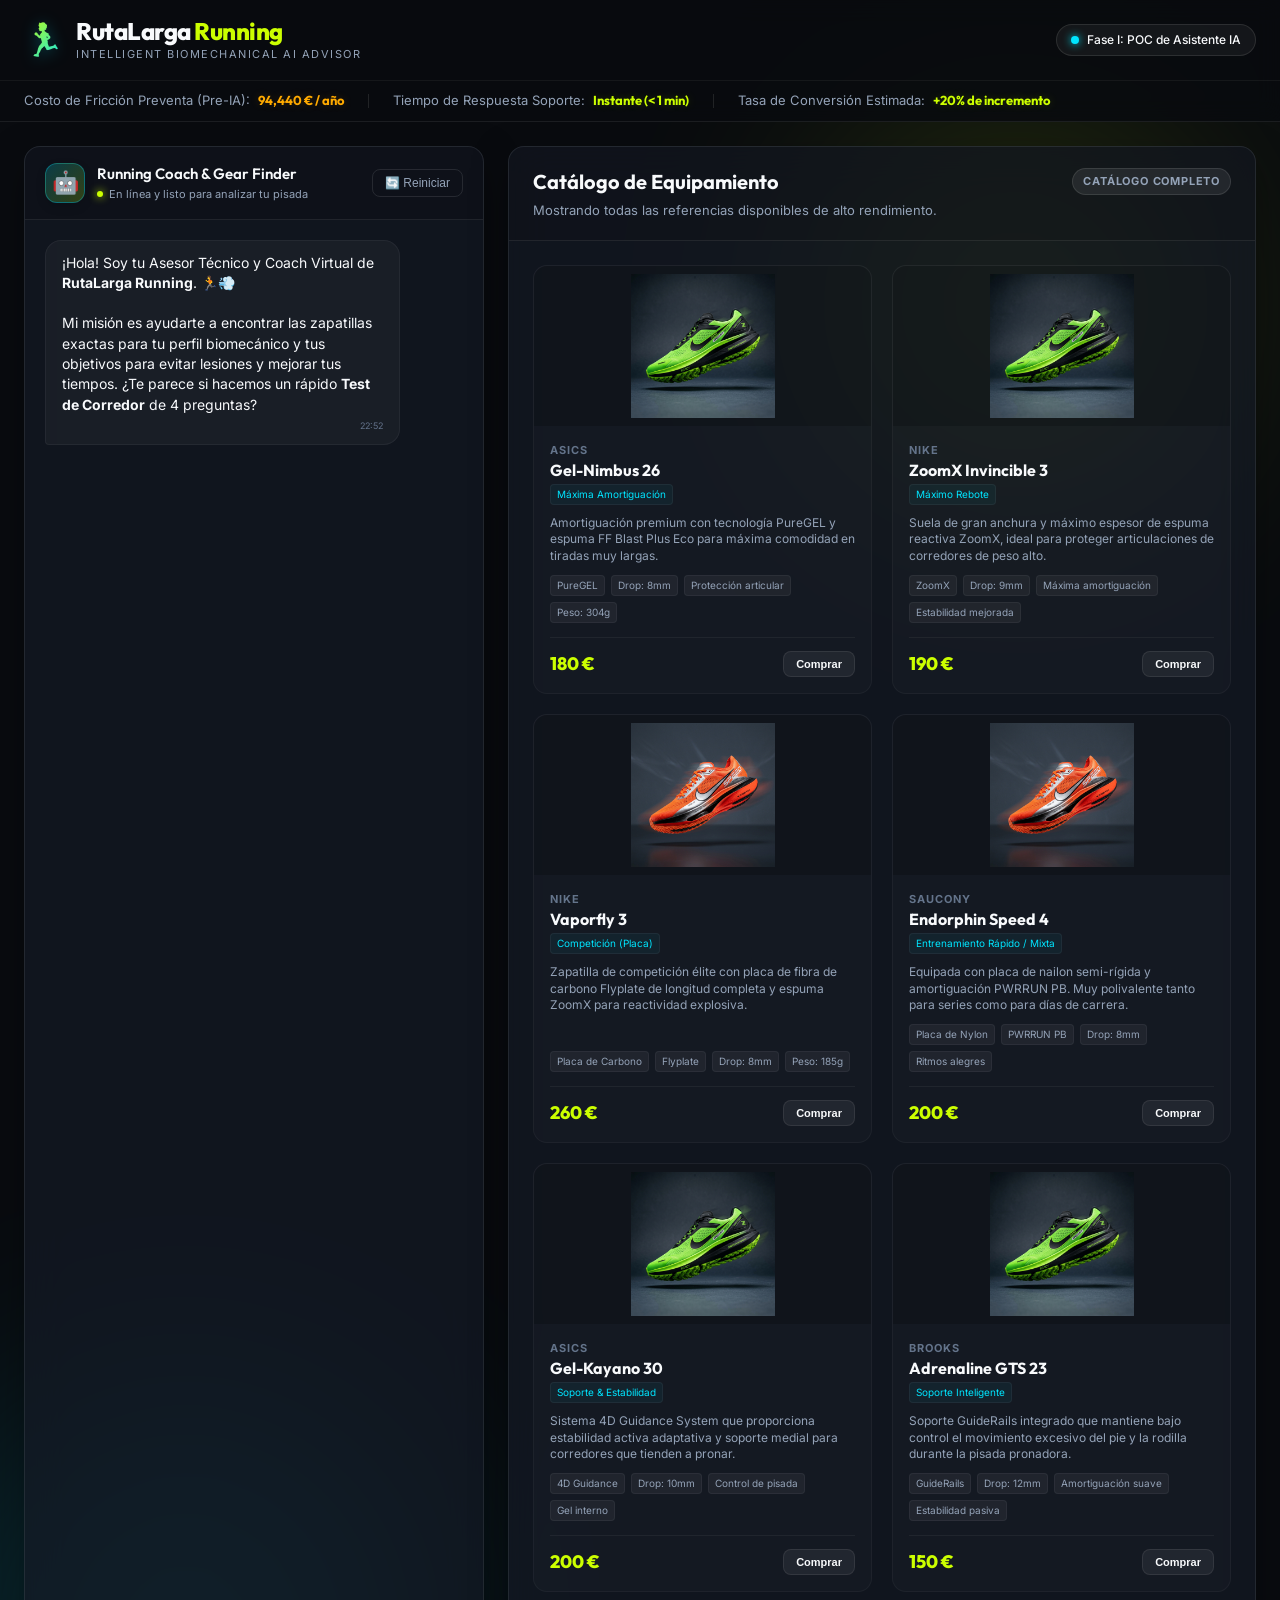
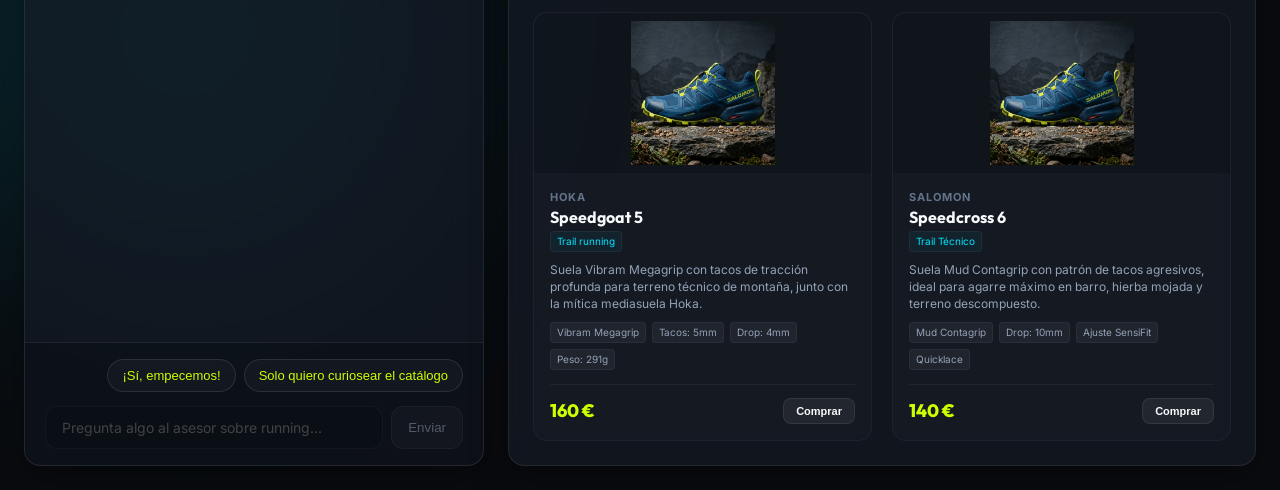
==== index.html @ d1488103 "Commit inicial: Running Coach & Gear Finder (Informe y Web POC)" ====
<!DOCTYPE html>
<html lang="es">
<head>
    <meta charset="UTF-8">
    <meta name="viewport" content="width=device-width, initial-scale=1.0">
    <title>RutaLarga Running - AI Gear Finder & Advisor</title>
    <!-- Google Fonts: Outfit & Inter -->
    <link rel="preconnect" href="https://fonts.googleapis.com">
    <link rel="preconnect" href="https://fonts.gstatic.com" crossorigin>
    <link href="https://fonts.googleapis.com/css2?family=Inter:wght@300;400;500;600;700&family=Outfit:wght@400;500;600;700;800&display=swap" rel="stylesheet">
    <link rel="stylesheet" href="style.css">
</head>
<body>
    <!-- Background glow elements for rich aesthetics -->
    <div class="glow-bg glow-1"></div>
    <div class="glow-bg glow-2"></div>

    <header class="app-header">
        <div class="header-main">
            <div class="logo-container">
                <div class="logo-icon">🏃</div>
                <div class="logo-text">
                    <h1>RutaLarga <span>Running</span></h1>
                    <p class="tagline">Intelligent Biomechanical AI Advisor</p>
                </div>
            </div>
            <div class="poc-badge">
                <span class="badge-dot"></span>
                <span>Fase I: POC de Asistente IA</span>
            </div>
        </div>
        
        <!-- Live cost and friction metrics bar for business context -->
        <div class="metrics-bar">
            <div class="metric-item">
                <span class="metric-label">Costo de Fricción Preventa (Pre-IA):</span>
                <span class="metric-value warning">94,440 € / año</span>
            </div>
            <div class="metric-item divider"></div>
            <div class="metric-item">
                <span class="metric-label">Tiempo de Respuesta Soporte:</span>
                <span class="metric-value success">Instante (&lt; 1 min)</span>
            </div>
            <div class="metric-item divider"></div>
            <div class="metric-item">
                <span class="metric-label">Tasa de Conversión Estimada:</span>
                <span class="metric-value success">+20% de incremento</span>
            </div>
        </div>
    </header>

    <main class="main-container">
        <!-- Chatbot Simulator Column -->
        <section class="chat-section">
            <div class="glass-card chat-card">
                <div class="card-header">
                    <div class="avatar-status">
                        <div class="avatar">🤖</div>
                        <div class="status-info">
                            <h3>Running Coach & Gear Finder</h3>
                            <p class="status-text"><span class="pulse-dot"></span>En línea y listo para analizar tu pisada</p>
                        </div>
                    </div>
                    <button id="reset-chat-btn" class="btn-icon" title="Reiniciar Test del Corredor">🔄 Reiniciar</button>
                </div>

                <!-- Chat history area -->
                <div id="chat-messages" class="chat-messages">
                    <!-- Message bubbles will be injected here by JS -->
                </div>

                <!-- Typring indicator -->
                <div id="typing-indicator" class="typing-indicator hidden">
                    <span></span><span></span><span></span>
                </div>

                <!-- Quick reply option buttons / User input -->
                <div class="chat-footer">
                    <div id="quick-replies" class="quick-replies-container">
                        <!-- Buttons will dynamically change based on current question step -->
                    </div>
                    <div class="manual-input-container">
                        <input type="text" id="chat-input" placeholder="Pregunta algo al asesor sobre running..." disabled>
                        <button id="chat-send-btn" class="send-btn" disabled>Enviar</button>
                    </div>
                </div>
            </div>
        </section>

        <!-- Dynamic Catalog & Recommendation Column -->
        <section class="catalog-section">
            <div class="glass-card catalog-card">
                <div class="catalog-header">
                    <div class="catalog-title-wrapper">
                        <h2>Catálogo de Equipamiento</h2>
                        <span id="catalog-badge" class="catalog-badge filter-all">Catálogo Completo</span>
                    </div>
                    <p id="catalog-summary-text" class="catalog-desc">Mostrando todas las referencias disponibles de alto rendimiento.</p>
                </div>

                <!-- Products Grid -->
                <div id="products-grid" class="products-grid">
                    <!-- Product cards will be injected here by JS -->
                </div>
            </div>
        </section>
    </main>

    <!-- Lead Magnet Modal / Overlay (triggers after quiz finishes) -->
    <div id="lead-modal" class="modal-overlay hidden">
        <div class="glass-card modal-card animate-pop">
            <div class="modal-header">
                <span class="modal-icon">🎁</span>
                <h2>¡Tu Test de Corredor está Completo!</h2>
                <p>Descarga tu plan de entrenamiento técnico personalizado de 0 a 10K y desbloquea un descuento exclusivo.</p>
            </div>
            
            <div class="modal-body">
                <!-- User Profile Summary in Modal -->
                <div class="profile-pill-container" id="profile-summary-pills">
                    <!-- Pills injected here -->
                </div>

                <form id="lead-form" class="lead-form">
                    <div class="form-group">
                        <label for="lead-email">Correo Electrónico:</label>
                        <input type="email" id="lead-email" placeholder="ejemplo@correo.com" required>
                    </div>
                    <div class="form-group">
                        <label for="lead-phone">Número de WhatsApp (Opcional):</label>
                        <input type="tel" id="lead-phone" placeholder="+34 600 000 000">
                    </div>
                    <button type="submit" class="btn btn-primary btn-block">Descargar Plan de Entrenamiento + Obtener 15% Dto.</button>
                </form>

                <!-- Success Box (Hidden initially) -->
                <div id="lead-success-box" class="lead-success-box hidden">
                    <div class="success-banner">🎉 ¡Lead Capturado en Klaviyo!</div>
                    <p class="success-desc">Hemos registrado tu perfil en nuestro CRM para enviarte ofertas personalizadas según tus objetivos de carrera.</p>
                    
                    <div class="coupon-box">
                        <span class="coupon-label">TU CUPÓN DE BIENVENIDA:</span>
                        <div class="coupon-code-wrapper">
                            <span class="coupon-code" id="coupon-code">RUTALARGA15</span>
                            <button id="copy-coupon-btn" class="btn-copy">Copiar</button>
                        </div>
                        <p class="coupon-note">Úsalo en el checkout para obtener un 15% de descuento en tus zapatillas recomendadas.</p>
                    </div>

                    <div class="download-box">
                        <a id="download-plan-btn" href="#" class="btn btn-secondary btn-block" download>📥 Descargar Plan de Entrenamiento (PDF)</a>
                    </div>
                </div>
            </div>
            
            <button id="close-modal-btn" class="btn-close">Cerrar y ver catálogo recomendado</button>
        </div>
    </div>

    <!-- Notification Toast -->
    <div id="toast" class="toast hidden"></div>

    <script src="app.js"></script>
</body>
</html>
---- style.css ----
/* ==========================================================================
   DESIGN SYSTEM & VARIABLES
   ========================================================================== */
:root {
    /* Colors */
    --bg-darker: #090b0f;
    --bg-dark: #0f131a;
    --bg-card: rgba(20, 26, 38, 0.7);
    --border-card: rgba(255, 255, 255, 0.08);
    
    --text-primary: #f8fafc;
    --text-secondary: #94a3b8;
    --text-muted: #64748b;
    
    /* Athletic Accents */
    --accent-lime: #ccff00;      /* Volt / Neon Lime */
    --accent-lime-rgb: 204, 255, 0;
    --accent-blue: #00e5ff;      /* Electric Blue */
    --accent-blue-rgb: 0, 229, 255;
    --accent-red: #ff3b30;       /* Warning Red */
    
    /* Fonts */
    --font-heading: 'Outfit', sans-serif;
    --font-body: 'Inter', sans-serif;
    
    /* Transitions */
    --transition-fast: 0.15s ease;
    --transition-normal: 0.25s cubic-bezier(0.4, 0, 0.2, 1);
    
    /* Shadows */
    --shadow-premium: 0 12px 40px -8px rgba(0, 0, 0, 0.5);
    --shadow-glow-lime: 0 0 15px rgba(204, 255, 0, 0.25);
    --shadow-glow-blue: 0 0 15px rgba(0, 229, 255, 0.25);
}

/* ==========================================================================
   BASE STYLES & RESET
   ========================================================================== */
* {
    margin: 0;
    padding: 0;
    box-sizing: border-box;
}

body {
    background-color: var(--bg-darker);
    color: var(--text-primary);
    font-family: var(--font-body);
    min-height: 100vh;
    display: flex;
    flex-direction: column;
    overflow-x: hidden;
    position: relative;
    line-height: 1.5;
}

/* Glow Background Effects */
.glow-bg {
    position: absolute;
    border-radius: 50%;
    filter: blur(120px);
    z-index: -1;
    opacity: 0.15;
    pointer-events: none;
}
.glow-1 {
    width: 400px;
    height: 400px;
    background-color: var(--accent-lime);
    top: 5%;
    right: 5%;
}
.glow-2 {
    width: 500px;
    height: 500px;
    background-color: var(--accent-blue);
    bottom: 10%;
    left: -5%;
}

/* ==========================================================================
   APP HEADER
   ========================================================================== */
.app-header {
    background-color: rgba(9, 11, 15, 0.85);
    backdrop-filter: blur(12px);
    border-bottom: 1px solid var(--border-card);
    position: sticky;
    top: 0;
    z-index: 100;
}

.header-main {
    max-width: 1400px;
    margin: 0 auto;
    padding: 16px 24px;
    display: flex;
    justify-content: space-between;
    align-items: center;
}

.logo-container {
    display: flex;
    align-items: center;
    gap: 12px;
}

.logo-icon {
    font-size: 32px;
    background: linear-gradient(135deg, var(--accent-lime), var(--accent-blue));
    -webkit-background-clip: text;
    -webkit-text-fill-color: transparent;
    filter: drop-shadow(0 2px 8px rgba(0, 229, 255, 0.3));
}

.logo-text h1 {
    font-family: var(--font-heading);
    font-size: 24px;
    font-weight: 800;
    letter-spacing: -0.5px;
    line-height: 1.1;
}

.logo-text h1 span {
    color: var(--accent-lime);
}

.logo-text .tagline {
    font-size: 11px;
    color: var(--text-secondary);
    text-transform: uppercase;
    letter-spacing: 1.5px;
    margin-top: 2px;
}

.poc-badge {
    background: rgba(255, 255, 255, 0.05);
    border: 1px solid rgba(255, 255, 255, 0.1);
    border-radius: 50px;
    padding: 6px 14px;
    font-size: 12px;
    font-weight: 500;
    display: flex;
    align-items: center;
    gap: 8px;
}

.badge-dot {
    width: 8px;
    height: 8px;
    border-radius: 50%;
    background-color: var(--accent-blue);
    box-shadow: 0 0 8px var(--accent-blue);
}

/* Metrics Dashboard Bar */
.metrics-bar {
    max-width: 1400px;
    margin: 0 auto;
    padding: 10px 24px;
    border-top: 1px solid rgba(255, 255, 255, 0.05);
    display: flex;
    align-items: center;
    gap: 24px;
    overflow-x: auto;
    scrollbar-width: none;
}
.metrics-bar::-webkit-scrollbar {
    display: none;
}

.metric-item {
    display: flex;
    align-items: center;
    gap: 8px;
    white-space: nowrap;
    font-size: 13px;
}

.metric-item.divider {
    height: 14px;
    width: 1px;
    background-color: rgba(255, 255, 255, 0.1);
}

.metric-label {
    color: var(--text-secondary);
}

.metric-value {
    font-weight: 700;
    font-family: var(--font-heading);
}

.metric-value.warning {
    color: #ffaa00;
    text-shadow: 0 0 10px rgba(255, 170, 0, 0.2);
}

.metric-value.success {
    color: var(--accent-lime);
    text-shadow: 0 0 10px rgba(204, 255, 0, 0.2);
}

/* ==========================================================================
   LAYOUT STRUCTURE
   ========================================================================== */
.main-container {
    flex: 1;
    max-width: 1400px;
    width: 100%;
    margin: 0 auto;
    padding: 24px;
    display: grid;
    grid-template-columns: 460px 1fr;
    gap: 24px;
    height: calc(100vh - 122px);
    overflow: hidden;
}

@media (max-width: 1100px) {
    .main-container {
        grid-template-columns: 1fr;
        height: auto;
        overflow: visible;
    }
}

/* ==========================================================================
   GLASSMOPHISM CARDS
   ========================================================================== */
.glass-card {
    background: var(--bg-card);
    border: 1px solid var(--border-card);
    border-radius: 16px;
    backdrop-filter: blur(20px);
    -webkit-backdrop-filter: blur(20px);
    box-shadow: var(--shadow-premium);
    display: flex;
    flex-direction: column;
    overflow: hidden;
}

/* ==========================================================================
   CHAT SYSTEM
   ========================================================================== */
.chat-card {
    height: 100%;
}

.chat-card .card-header {
    padding: 16px 20px;
    border-bottom: 1px solid var(--border-card);
    display: flex;
    justify-content: space-between;
    align-items: center;
    background: rgba(0, 0, 0, 0.15);
}

.avatar-status {
    display: flex;
    align-items: center;
    gap: 12px;
}

.avatar {
    width: 40px;
    height: 40px;
    border-radius: 12px;
    background: linear-gradient(135deg, rgba(0, 229, 255, 0.2), rgba(204, 255, 0, 0.2));
    border: 1px solid rgba(0, 229, 255, 0.3);
    display: flex;
    align-items: center;
    justify-content: center;
    font-size: 22px;
    box-shadow: 0 4px 10px rgba(0, 0, 0, 0.15);
}

.status-info h3 {
    font-family: var(--font-heading);
    font-size: 15px;
    font-weight: 600;
}

.status-text {
    font-size: 11px;
    color: var(--text-secondary);
    display: flex;
    align-items: center;
    gap: 6px;
}

.pulse-dot {
    width: 6px;
    height: 6px;
    border-radius: 50%;
    background-color: var(--accent-lime);
    box-shadow: 0 0 8px var(--accent-lime);
    animation: pulse 2s infinite;
}

@keyframes pulse {
    0% { transform: scale(0.95); box-shadow: 0 0 0 0 rgba(204, 255, 0, 0.7); }
    70% { transform: scale(1); box-shadow: 0 0 0 8px rgba(204, 255, 0, 0); }
    100% { transform: scale(0.95); box-shadow: 0 0 0 0 rgba(204, 255, 0, 0); }
}

.chat-messages {
    flex: 1;
    overflow-y: auto;
    padding: 20px;
    display: flex;
    flex-direction: column;
    gap: 16px;
    scrollbar-width: thin;
    scrollbar-color: rgba(255, 255, 255, 0.1) transparent;
}
.chat-messages::-webkit-scrollbar {
    width: 6px;
}
.chat-messages::-webkit-scrollbar-thumb {
    background-color: rgba(255, 255, 255, 0.1);
    border-radius: 10px;
}

/* Bubble Styling */
.msg-bubble {
    max-width: 85%;
    padding: 12px 16px;
    border-radius: 16px;
    font-size: 14px;
    line-height: 1.45;
    position: relative;
    animation: slideUp 0.3s cubic-bezier(0.16, 1, 0.3, 1) forwards;
}

.msg-bot {
    align-self: flex-start;
    background-color: rgba(255, 255, 255, 0.04);
    border: 1px solid rgba(255, 255, 255, 0.05);
    border-bottom-left-radius: 4px;
    color: var(--text-primary);
}

.msg-user {
    align-self: flex-end;
    background: linear-gradient(135deg, var(--accent-blue), #0099ff);
    color: #ffffff;
    border-bottom-right-radius: 4px;
    box-shadow: 0 4px 15px rgba(0, 229, 255, 0.15);
}

.msg-timestamp {
    display: block;
    font-size: 9px;
    color: var(--text-muted);
    margin-top: 4px;
    text-align: right;
}
.msg-user .msg-timestamp {
    color: rgba(255, 255, 255, 0.7);
}

@keyframes slideUp {
    from { opacity: 0; transform: translateY(12px); }
    to { opacity: 1; transform: translateY(0); }
}

/* Typing Indicator Animation */
.typing-indicator {
    align-self: flex-start;
    background-color: rgba(255, 255, 255, 0.04);
    border: 1px solid rgba(255, 255, 255, 0.05);
    padding: 12px 18px;
    border-radius: 16px;
    border-bottom-left-radius: 4px;
    margin-left: 20px;
    margin-bottom: 16px;
    display: flex;
    gap: 4px;
}
.typing-indicator.hidden {
    display: none !important;
}
.typing-indicator span {
    width: 6px;
    height: 6px;
    background-color: var(--accent-lime);
    border-radius: 50%;
    animation: typing 1.4s infinite ease-in-out both;
}
.typing-indicator span:nth-child(1) { animation-delay: -0.32s; }
.typing-indicator span:nth-child(2) { animation-delay: -0.16s; }

@keyframes typing {
    0%, 80%, 100% { transform: scale(0); opacity: 0.3; }
    40% { transform: scale(1); opacity: 1; }
}

/* Footer & Controls */
.chat-footer {
    padding: 16px 20px;
    border-top: 1px solid var(--border-card);
    background: rgba(0, 0, 0, 0.2);
}

.quick-replies-container {
    display: flex;
    flex-wrap: wrap;
    gap: 8px;
    margin-bottom: 14px;
    justify-content: flex-end;
}

.manual-input-container {
    display: flex;
    gap: 8px;
}

.manual-input-container input {
    flex: 1;
    background-color: rgba(0, 0, 0, 0.25);
    border: 1px solid var(--border-card);
    border-radius: 12px;
    padding: 12px 16px;
    color: var(--text-primary);
    font-family: var(--font-body);
    font-size: 14px;
    transition: all var(--transition-fast);
}
.manual-input-container input:focus {
    outline: none;
    border-color: rgba(0, 229, 255, 0.5);
    box-shadow: 0 0 10px rgba(0, 229, 255, 0.1);
}
.manual-input-container input:disabled {
    opacity: 0.5;
    cursor: not-allowed;
}

/* Buttons */
.btn {
    display: inline-flex;
    align-items: center;
    justify-content: center;
    gap: 8px;
    border-radius: 12px;
    font-weight: 600;
    font-family: var(--font-heading);
    padding: 12px 20px;
    cursor: pointer;
    transition: all var(--transition-normal);
    border: none;
}

.btn-primary {
    background-color: var(--accent-lime);
    color: var(--bg-darker);
    box-shadow: var(--shadow-glow-lime);
}
.btn-primary:hover {
    transform: translateY(-2px);
    box-shadow: 0 0 20px rgba(204, 255, 0, 0.45);
}

.btn-secondary {
    background-color: rgba(255, 255, 255, 0.08);
    color: var(--text-primary);
    border: 1px solid rgba(255, 255, 255, 0.12);
}
.btn-secondary:hover {
    background-color: rgba(255, 255, 255, 0.15);
    transform: translateY(-2px);
}

.btn-icon {
    background: transparent;
    border: 1px solid rgba(255, 255, 255, 0.1);
    color: var(--text-secondary);
    font-size: 12px;
    padding: 6px 12px;
    border-radius: 8px;
    cursor: pointer;
    transition: all var(--transition-fast);
}
.btn-icon:hover {
    border-color: var(--accent-lime);
    color: var(--accent-lime);
}

.btn-quick-reply {
    background-color: rgba(255, 255, 255, 0.03);
    border: 1px solid rgba(255, 255, 255, 0.1);
    color: var(--accent-lime);
    font-size: 13px;
    padding: 8px 14px;
    border-radius: 30px;
    cursor: pointer;
    transition: all var(--transition-fast);
}
.btn-quick-reply:hover {
    background-color: var(--accent-lime);
    color: var(--bg-darker);
    border-color: var(--accent-lime);
    transform: scale(1.03);
    box-shadow: 0 4px 10px rgba(204, 255, 0, 0.15);
}

.send-btn {
    background-color: rgba(255, 255, 255, 0.05);
    color: var(--text-secondary);
    border: 1px solid var(--border-card);
    border-radius: 12px;
    padding: 0 16px;
    cursor: pointer;
    transition: all var(--transition-fast);
}
.send-btn:hover:not(:disabled) {
    background-color: var(--accent-blue);
    color: var(--bg-darker);
    border-color: var(--accent-blue);
}
.send-btn:disabled {
    opacity: 0.5;
    cursor: not-allowed;
}

.btn-block {
    display: flex;
    width: 100%;
}

/* ==========================================================================
   DYNAMIC PRODUCT CATALOG
   ========================================================================== */
.catalog-card {
    height: 100%;
}

.catalog-header {
    padding: 20px 24px;
    border-bottom: 1px solid var(--border-card);
    background: rgba(0, 0, 0, 0.1);
}

.catalog-title-wrapper {
    display: flex;
    align-items: center;
    justify-content: space-between;
    gap: 16px;
}

.catalog-title-wrapper h2 {
    font-family: var(--font-heading);
    font-size: 20px;
    font-weight: 700;
}

.catalog-badge {
    font-size: 11px;
    font-weight: 700;
    text-transform: uppercase;
    letter-spacing: 0.8px;
    padding: 4px 10px;
    border-radius: 50px;
}
.catalog-badge.filter-all {
    background-color: rgba(255, 255, 255, 0.08);
    border: 1px solid rgba(255, 255, 255, 0.1);
    color: var(--text-secondary);
}
.catalog-badge.filter-active {
    background-color: rgba(204, 255, 0, 0.15);
    border: 1px solid var(--accent-lime);
    color: var(--accent-lime);
    animation: flashGlow 2s infinite alternate;
}

@keyframes flashGlow {
    from { box-shadow: 0 0 5px rgba(204, 255, 0, 0.1); }
    to { box-shadow: 0 0 15px rgba(204, 255, 0, 0.4); }
}

.catalog-desc {
    font-size: 13px;
    color: var(--text-secondary);
    margin-top: 4px;
}

/* Product Grid container */
.products-grid {
    flex: 1;
    overflow-y: auto;
    padding: 24px;
    display: grid;
    grid-template-columns: repeat(auto-fill, minmax(250px, 1fr));
    gap: 20px;
    scrollbar-width: thin;
    scrollbar-color: rgba(255, 255, 255, 0.1) transparent;
}
.products-grid::-webkit-scrollbar {
    width: 6px;
}
.products-grid::-webkit-scrollbar-thumb {
    background-color: rgba(255, 255, 255, 0.1);
    border-radius: 10px;
}

/* Product Card */
.product-card {
    background-color: rgba(255, 255, 255, 0.02);
    border: 1px solid rgba(255, 255, 255, 0.04);
    border-radius: 14px;
    overflow: hidden;
    display: flex;
    flex-direction: column;
    transition: all var(--transition-normal);
}

.product-card:hover {
    transform: translateY(-4px);
    border-color: rgba(0, 229, 255, 0.3);
    background-color: rgba(255, 255, 255, 0.04);
    box-shadow: 0 8px 25px rgba(0, 0, 0, 0.25);
}

/* Highlight matching shoes */
.product-card.matching {
    border-color: rgba(204, 255, 0, 0.4);
    background-color: rgba(204, 255, 0, 0.02);
    box-shadow: 0 0 20px rgba(204, 255, 0, 0.05);
    animation: highlightEntry 0.5s ease-out;
}

@keyframes highlightEntry {
    0% { transform: scale(0.96); opacity: 0.7; }
    100% { transform: scale(1); opacity: 1; }
}

.product-image-container {
    height: 160px;
    position: relative;
    background-color: rgba(0, 0, 0, 0.2);
    overflow: hidden;
    display: flex;
    align-items: center;
    justify-content: center;
}

.product-image-container img {
    max-width: 90%;
    max-height: 90%;
    object-fit: contain;
    transition: transform var(--transition-normal);
}

.product-card:hover .product-image-container img {
    transform: scale(1.08) rotate(-4deg);
}

/* Ribbons and Badges on card image */
.matching-ribbon {
    position: absolute;
    top: 10px;
    left: 10px;
    background-color: var(--accent-lime);
    color: var(--bg-darker);
    font-size: 10px;
    font-weight: 800;
    padding: 3px 8px;
    border-radius: 4px;
    text-transform: uppercase;
    letter-spacing: 0.5px;
    box-shadow: 0 2px 5px rgba(0, 0, 0, 0.2);
}

.product-details {
    padding: 16px;
    display: flex;
    flex-direction: column;
    flex: 1;
}

.product-brand {
    font-size: 11px;
    color: var(--text-muted);
    text-transform: uppercase;
    font-weight: 700;
    letter-spacing: 1px;
}

.product-name {
    font-family: var(--font-heading);
    font-size: 16px;
    font-weight: 700;
    margin-top: 2px;
    line-height: 1.2;
    color: var(--text-primary);
}

.product-specs {
    display: flex;
    flex-wrap: wrap;
    gap: 6px;
    margin-top: 10px;
}

.spec-pill {
    font-size: 10px;
    background-color: rgba(255, 255, 255, 0.05);
    border: 1px solid rgba(255, 255, 255, 0.05);
    border-radius: 4px;
    padding: 2px 6px;
    color: var(--text-secondary);
}

.spec-pill.match {
    background-color: rgba(0, 229, 255, 0.1);
    border-color: rgba(0, 229, 255, 0.2);
    color: var(--accent-blue);
}

.product-desc {
    font-size: 12px;
    color: var(--text-secondary);
    margin-top: 10px;
    line-height: 1.4;
    flex: 1;
}

.product-footer {
    display: flex;
    justify-content: space-between;
    align-items: center;
    margin-top: 14px;
    padding-top: 12px;
    border-top: 1px solid rgba(255, 255, 255, 0.05);
}

.product-price {
    font-family: var(--font-heading);
    font-size: 18px;
    font-weight: 800;
    color: var(--accent-lime);
}

.btn-buy-now {
    background-color: rgba(255, 255, 255, 0.06);
    border: 1px solid rgba(255, 255, 255, 0.08);
    color: var(--text-primary);
    font-size: 11px;
    font-weight: 700;
    padding: 6px 12px;
    border-radius: 8px;
    cursor: pointer;
    transition: all var(--transition-fast);
}

.btn-buy-now:hover {
    background-color: var(--accent-blue);
    color: var(--bg-darker);
    border-color: var(--accent-blue);
    box-shadow: 0 0 10px rgba(0, 229, 255, 0.2);
}

/* ==========================================================================
   MODAL / OVERLAY (LEAD CAPTURE)
   ========================================================================== */
.modal-overlay {
    position: fixed;
    top: 0;
    left: 0;
    right: 0;
    bottom: 0;
    background-color: rgba(9, 11, 15, 0.85);
    backdrop-filter: blur(8px);
    display: flex;
    align-items: center;
    justify-content: center;
    z-index: 1000;
    padding: 20px;
    transition: opacity var(--transition-normal);
}

.modal-overlay.hidden {
    opacity: 0;
    pointer-events: none;
    display: none !important;
}

.modal-card {
    max-width: 500px;
    width: 100%;
    padding: 28px;
    background: rgba(24, 31, 46, 0.9);
    border: 1px solid rgba(255, 255, 255, 0.12);
    box-shadow: 0 20px 50px rgba(0, 0, 0, 0.6);
}

.animate-pop {
    animation: popIn 0.35s cubic-bezier(0.34, 1.56, 0.64, 1);
}

@keyframes popIn {
    0% { transform: scale(0.9) translateY(20px); opacity: 0; }
    100% { transform: scale(1) translateY(0); opacity: 1; }
}

.modal-header {
    text-align: center;
    margin-bottom: 20px;
}

.modal-icon {
    font-size: 40px;
    margin-bottom: 8px;
    display: inline-block;
    filter: drop-shadow(0 2px 10px rgba(204, 255, 0, 0.3));
}

.modal-header h2 {
    font-family: var(--font-heading);
    font-size: 22px;
    font-weight: 800;
    color: var(--text-primary);
}

.modal-header p {
    font-size: 13px;
    color: var(--text-secondary);
    margin-top: 6px;
}

.profile-pill-container {
    display: flex;
    flex-wrap: wrap;
    gap: 6px;
    justify-content: center;
    margin-bottom: 20px;
}

.profile-pill {
    font-size: 11px;
    background-color: rgba(255, 255, 255, 0.05);
    border: 1px solid rgba(255, 255, 255, 0.08);
    border-radius: 50px;
    padding: 4px 12px;
    color: var(--accent-lime);
}

/* Form inputs inside modal */
.lead-form {
    display: flex;
    flex-direction: column;
    gap: 16px;
}

.form-group {
    display: flex;
    flex-direction: column;
    gap: 6px;
}

.form-group label {
    font-size: 12px;
    font-weight: 600;
    color: var(--text-secondary);
}

.form-group input {
    background-color: rgba(0, 0, 0, 0.3);
    border: 1px solid rgba(255, 255, 255, 0.1);
    border-radius: 10px;
    padding: 10px 14px;
    color: var(--text-primary);
    font-size: 14px;
    transition: all var(--transition-fast);
}
.form-group input:focus {
    outline: none;
    border-color: var(--accent-lime);
    box-shadow: 0 0 10px rgba(204, 255, 0, 0.15);
}

/* Success details box */
.lead-success-box {
    background-color: rgba(0, 229, 255, 0.04);
    border: 1px solid rgba(0, 229, 255, 0.15);
    border-radius: 12px;
    padding: 18px;
    margin-top: 10px;
    animation: fadeIn 0.4s ease-out forwards;
}

@keyframes fadeIn {
    from { opacity: 0; }
    to { opacity: 1; }
}

.success-banner {
    color: var(--accent-blue);
    font-weight: 700;
    font-size: 14px;
    margin-bottom: 4px;
    text-transform: uppercase;
    letter-spacing: 0.5px;
}

.success-desc {
    font-size: 12px;
    color: var(--text-secondary);
    line-height: 1.4;
}

.coupon-box {
    background-color: rgba(9, 11, 15, 0.6);
    border: 1px dashed rgba(0, 229, 255, 0.3);
    border-radius: 8px;
    padding: 12px;
    margin-top: 14px;
    text-align: center;
}

.coupon-label {
    font-size: 9px;
    color: var(--text-muted);
    font-weight: 700;
    letter-spacing: 1px;
}

.coupon-code-wrapper {
    display: flex;
    align-items: center;
    justify-content: center;
    gap: 12px;
    margin-top: 4px;
}

.coupon-code {
    font-family: var(--font-heading);
    font-size: 20px;
    font-weight: 800;
    color: var(--accent-lime);
    letter-spacing: 1.5px;
}

.btn-copy {
    background-color: rgba(204, 255, 0, 0.1);
    border: 1px solid var(--accent-lime);
    color: var(--accent-lime);
    font-size: 10px;
    font-weight: 700;
    padding: 2px 8px;
    border-radius: 4px;
    cursor: pointer;
    transition: all var(--transition-fast);
}
.btn-copy:hover {
    background-color: var(--accent-lime);
    color: var(--bg-darker);
}

.coupon-note {
    font-size: 10px;
    color: var(--text-muted);
    margin-top: 6px;
}

.download-box {
    margin-top: 14px;
}

.btn-close {
    background: transparent;
    border: none;
    color: var(--text-secondary);
    font-size: 12px;
    cursor: pointer;
    text-decoration: underline;
    margin-top: 16px;
    width: 100%;
    text-align: center;
    transition: color var(--transition-fast);
}
.btn-close:hover {
    color: var(--text-primary);
}

/* ==========================================================================
   TOAST SYSTEM
   ========================================================================== */
.toast {
    position: fixed;
    bottom: 24px;
    right: 24px;
    background-color: var(--bg-dark);
    border: 1px solid var(--accent-blue);
    box-shadow: var(--shadow-glow-blue);
    padding: 12px 20px;
    border-radius: 10px;
    color: var(--text-primary);
    font-size: 13px;
    font-weight: 600;
    z-index: 2000;
    transition: opacity 0.3s, transform 0.3s;
    animation: toastPop 0.3s ease-out;
}

@keyframes toastPop {
    from { opacity: 0; transform: translateY(20px); }
    to { opacity: 1; transform: translateY(0); }
}

.toast.hidden {
    opacity: 0;
    transform: translateY(20px);
    pointer-events: none;
}
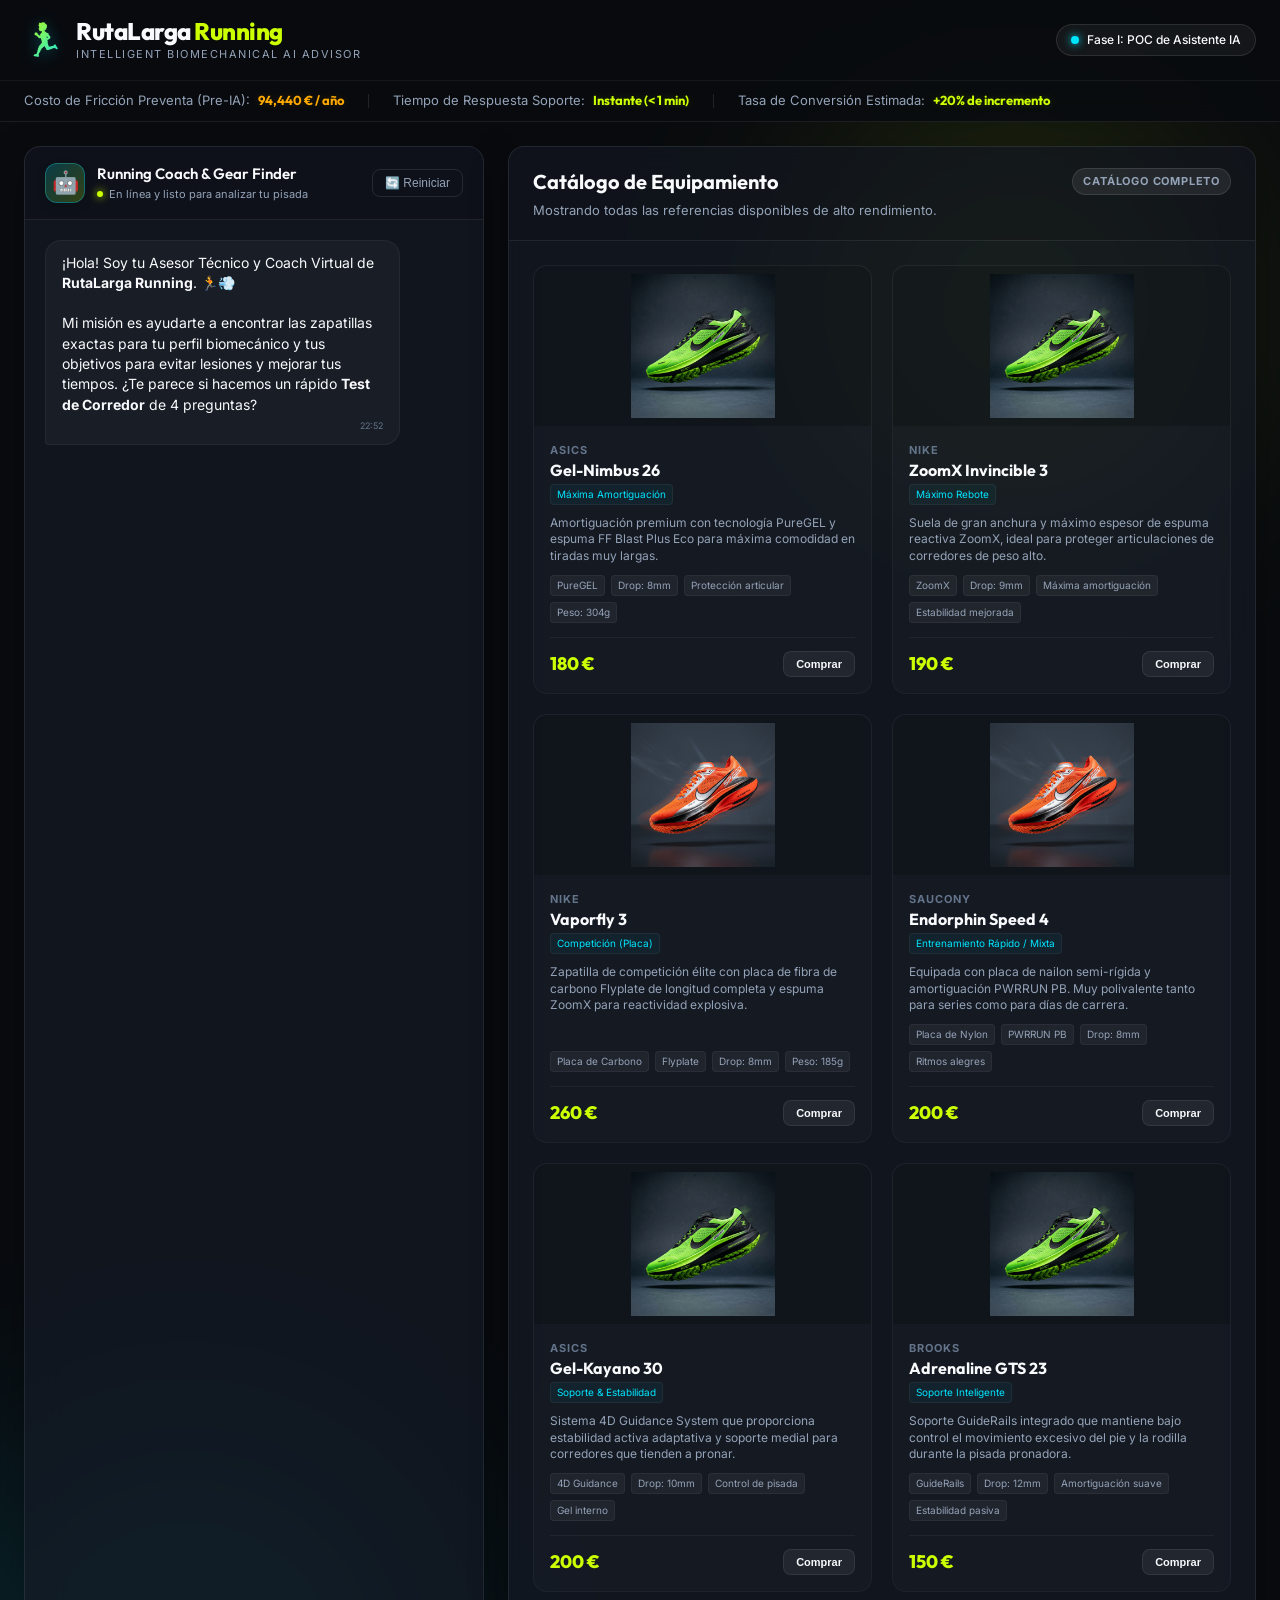
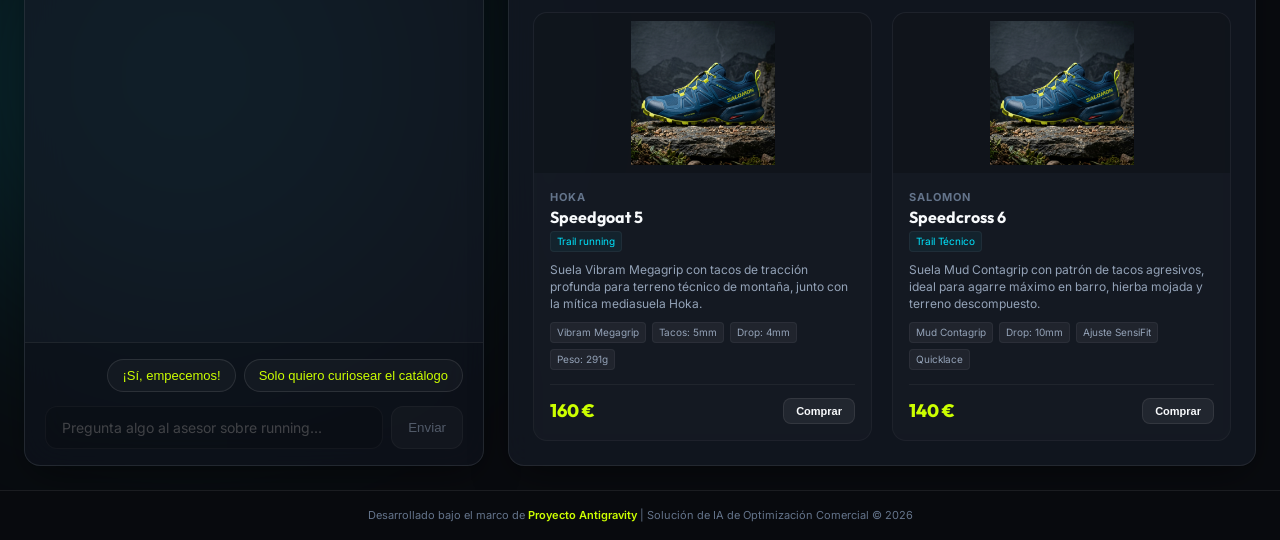
==== commit 700fb8de: "Integrar referencias a Antigravity (README y footer de la Web POC)" ====
--- a/index.html
+++ b/index.html
@@ -106,6 +106,11 @@
         </section>
     </main>
 
+    <!-- Page Footer with Antigravity reference -->
+    <footer class="app-footer">
+        <p>Desarrollado bajo el marco de <span>Proyecto Antigravity</span> | Solución de IA de Optimización Comercial &copy; 2026</p>
+    </footer>
+
     <!-- Lead Magnet Modal / Overlay (triggers after quiz finishes) -->
     <div id="lead-modal" class="modal-overlay hidden">
         <div class="glass-card modal-card animate-pop">
--- a/style.css
+++ b/style.css
@@ -1016,3 +1016,20 @@
     transform: translateY(20px);
     pointer-events: none;
 }
+
+/* ==========================================================================
+   APP FOOTER
+   ========================================================================== */
+.app-footer {
+    text-align: center;
+    padding: 16px;
+    background-color: rgba(9, 11, 15, 0.95);
+    border-top: 1px solid var(--border-card);
+    font-size: 11px;
+    color: var(--text-muted);
+    z-index: 50;
+}
+.app-footer span {
+    color: var(--accent-lime);
+    font-weight: 600;
+}
